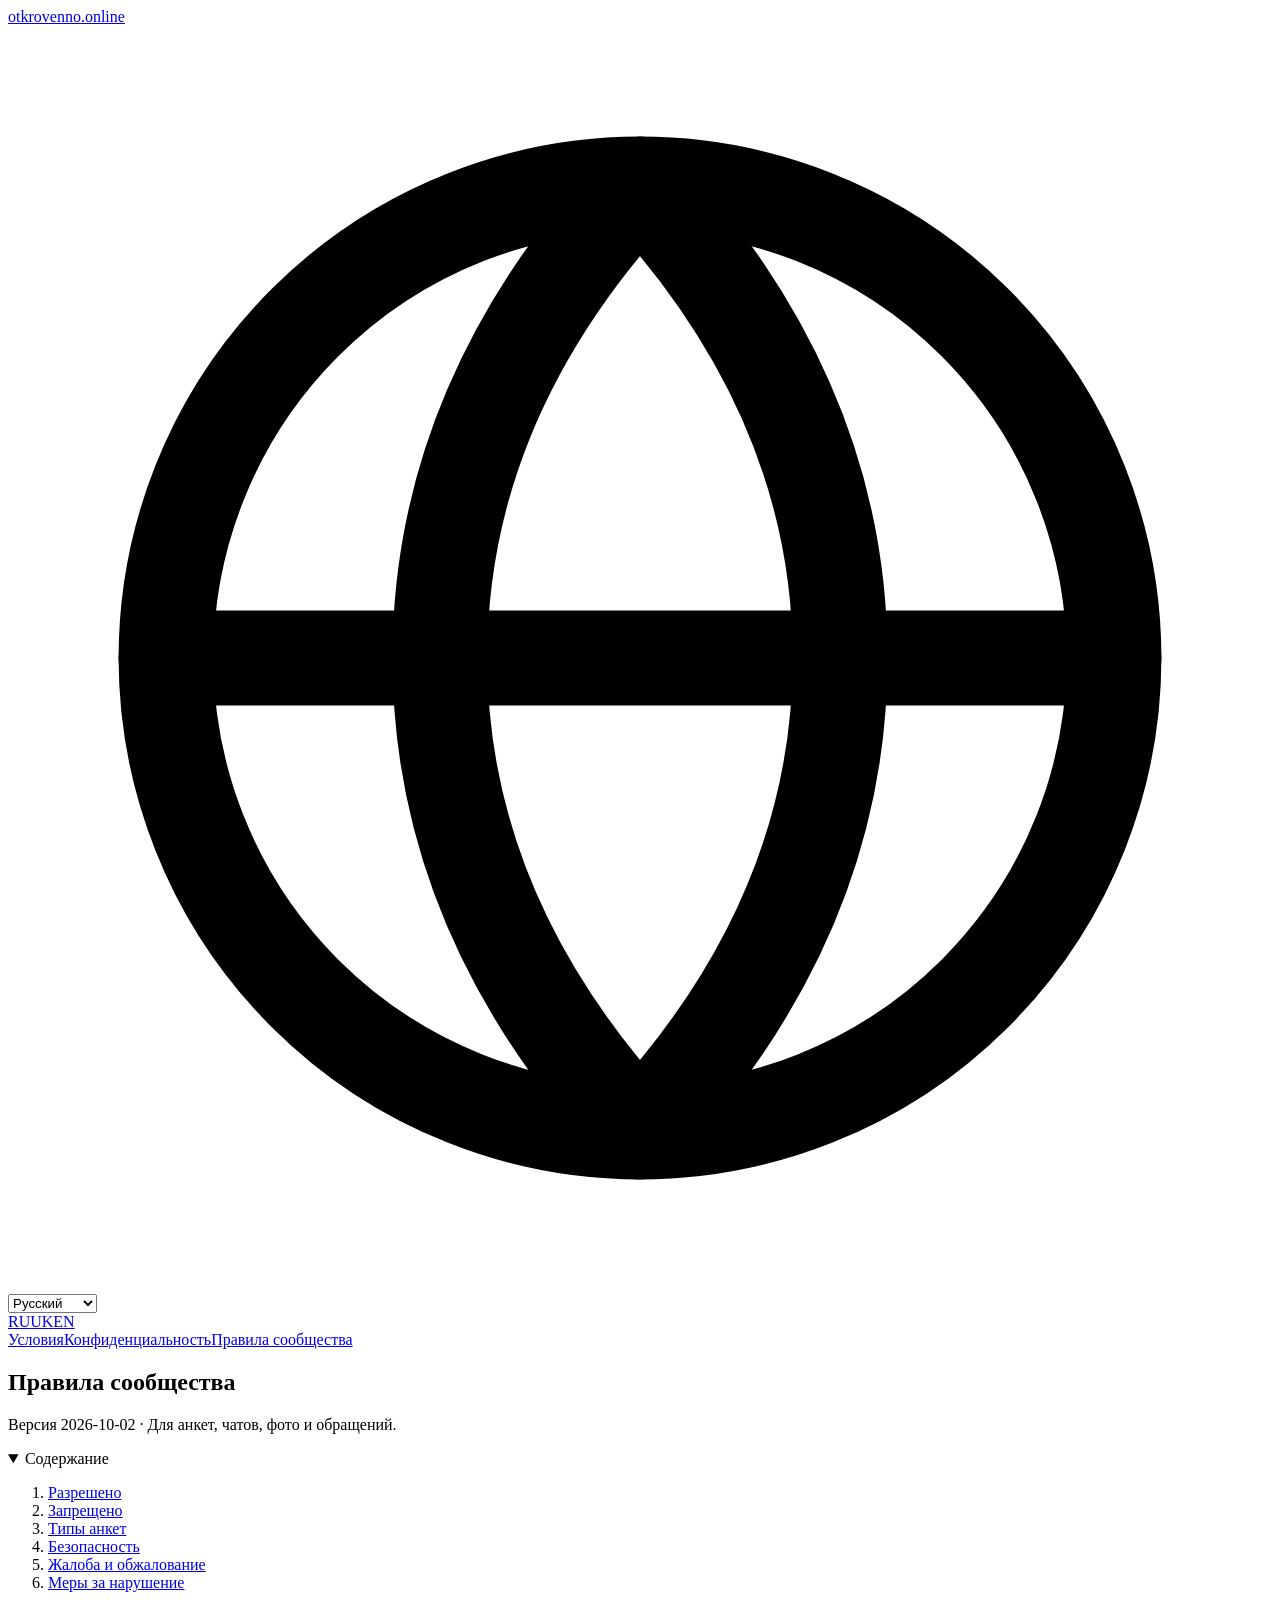
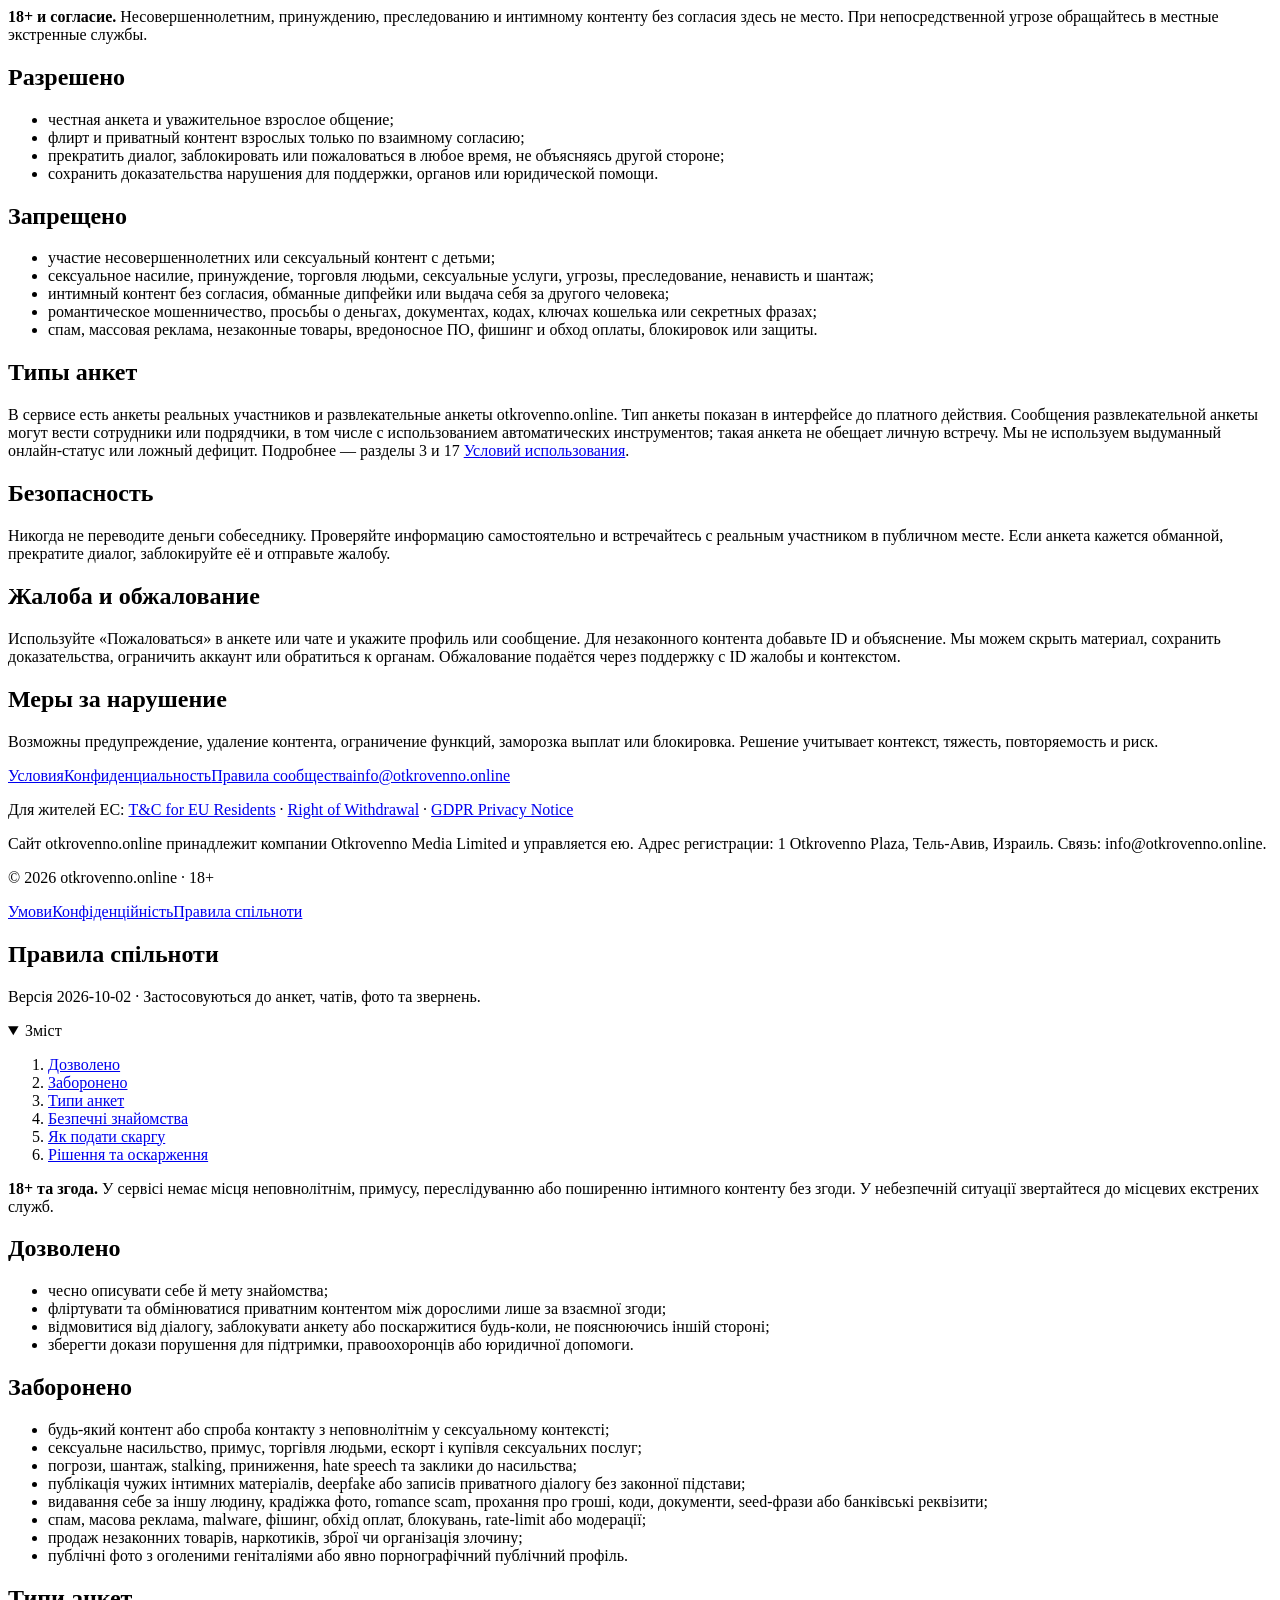
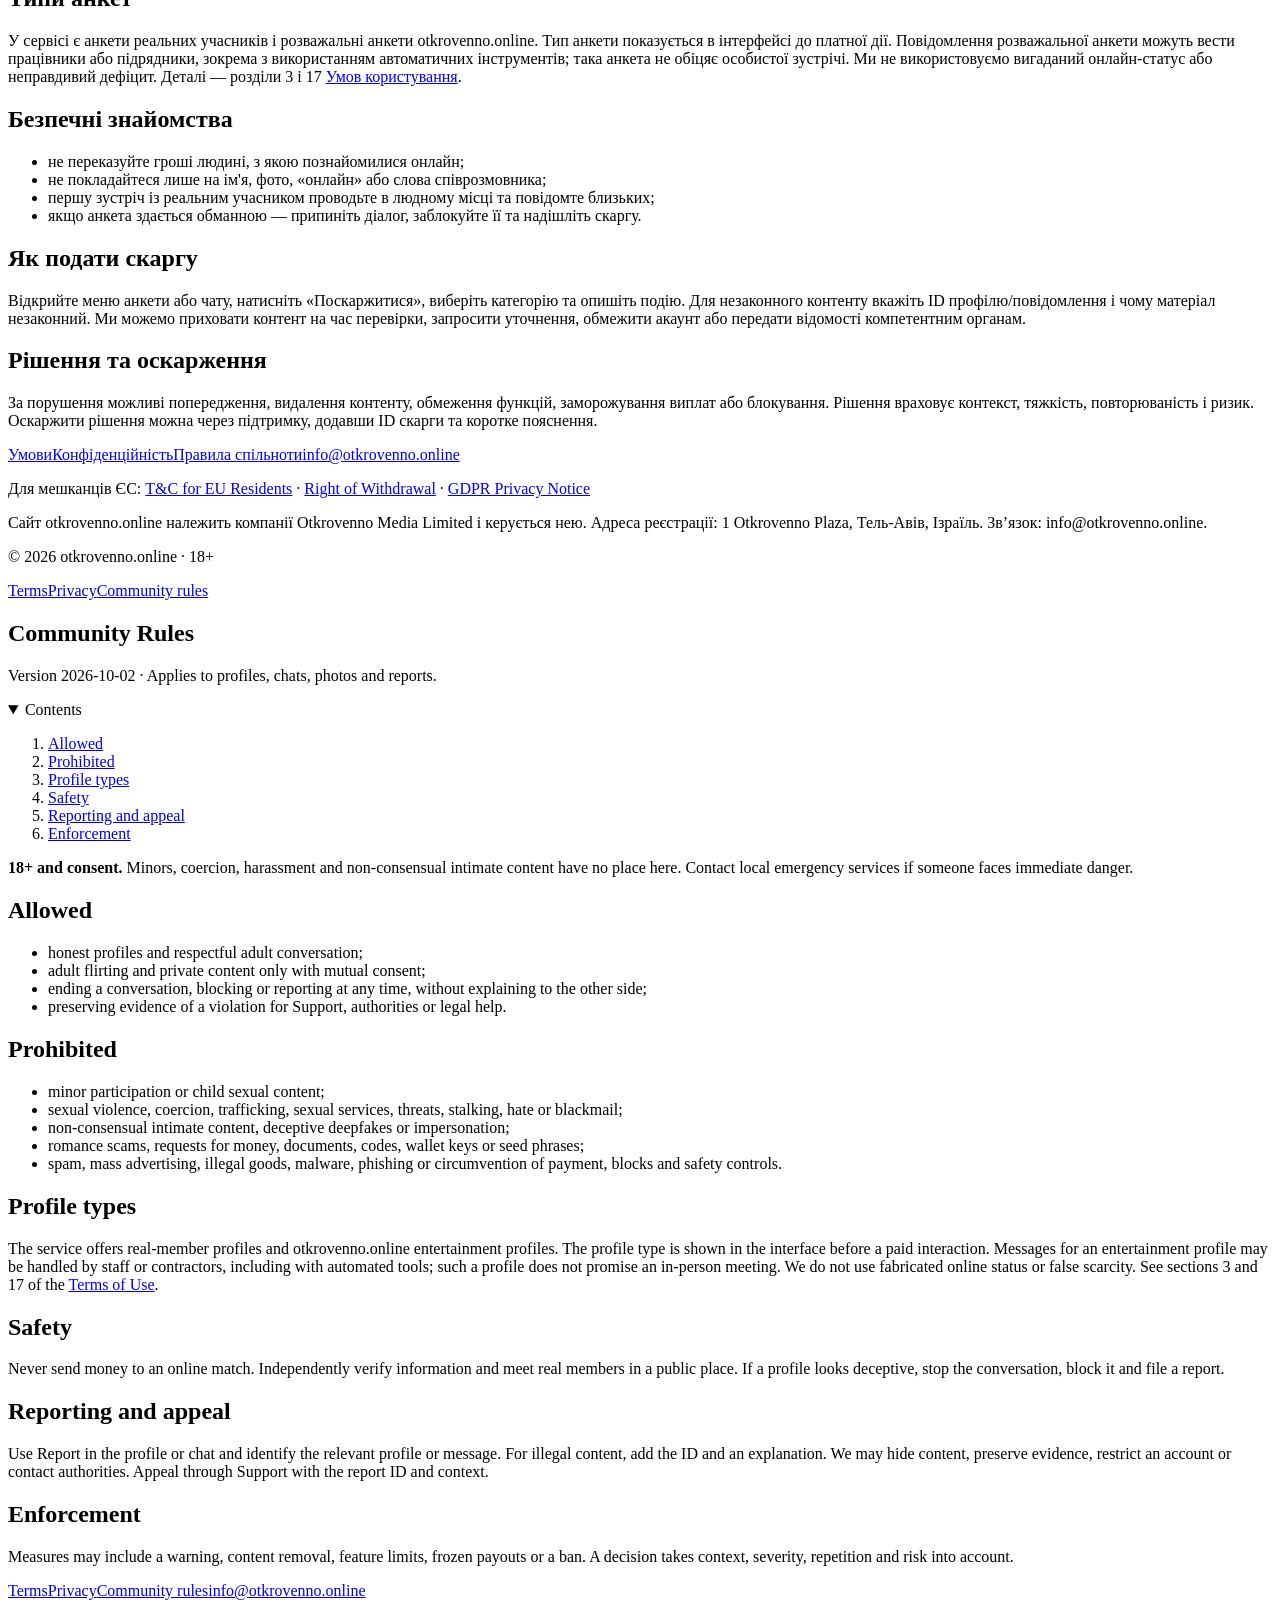
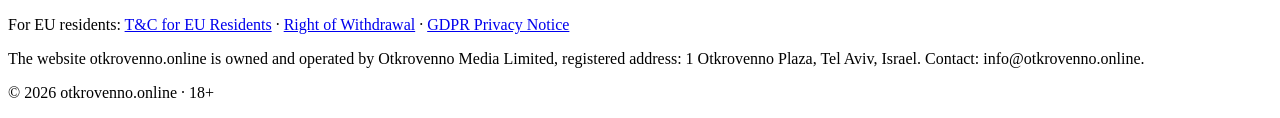
==== server/community-guidelines/index.html @ 5c1996be "chore: production baseline of the redesign assets and legal pages (2026-10-14) Co-authored-by: Jenni" ====
<!doctype html>
<html lang="ru" data-lang="ru">
<head>
<meta charset="utf-8">
<meta name="viewport" content="width=device-width,initial-scale=1,viewport-fit=cover">
<meta name="color-scheme" content="light dark">
<meta name="robots" content="index,follow">
<title>Правила сообщества — otkrovenno.online</title>
<meta name="description" content="Правила сообщества otkrovenno.online: что разрешено, что запрещено, безопасность и жалобы. Русский, українська, English.">
<link rel="canonical" href="https://otkrovenno.online/community-guidelines/">
<link rel="alternate" hreflang="ru" href="https://otkrovenno.online/community-guidelines/?lang=ru">
<link rel="alternate" hreflang="uk" href="https://otkrovenno.online/community-guidelines/?lang=uk">
<link rel="alternate" hreflang="en" href="https://otkrovenno.online/community-guidelines/?lang=en">
<link rel="alternate" hreflang="x-default" href="https://otkrovenno.online/community-guidelines/">
<link rel="icon" type="image/png" href="/app/icons/favicon-64.png">
<link rel="apple-touch-icon" href="/app/icons/apple-touch-icon.png">
<link rel="stylesheet" href="/legal/legal.css?v=066dd47662">
<script src="/legal/legal.js?v=405fcc1054"></script>
</head>
<body>
<header class="top"><div class="top-in">
<a class="brand" href="/">otkrovenno<span>.online</span></a>
<label class="lang" title="Язык · Мова · Language"><svg viewBox="0 0 24 24" fill="none" stroke="currentColor" stroke-width="1.8" stroke-linecap="round" stroke-linejoin="round" aria-hidden="true"><circle cx="12" cy="12" r="9"/><path d="M3 12h18M12 3c2.5 2.7 3.8 5.7 3.8 9s-1.3 6.3-3.8 9c-2.5-2.7-3.8-5.7-3.8-9S9.5 5.7 12 3z"/></svg><select id="legal-lang" aria-label="Язык документа · Мова документа · Document language"><option value="ru" lang="ru">Русский</option><option value="uk" lang="uk">Українська</option><option value="en" lang="en">English</option></select></label>
<nav class="lang-links" aria-label="Язык · Мова · Language"><a href="#doc-ru" hreflang="ru">RU</a><a href="#doc-uk" hreflang="uk">UK</a><a href="#doc-en" hreflang="en">EN</a></nav>
</div></header>
<main class="wrap">
<article class="legal-doc" id="doc-ru" lang="ru" data-title="Правила сообщества — otkrovenno.online">
<header class="hero">
<nav class="tabs" aria-label="Документы"><a href="/terms/?lang=ru">Условия</a><a href="/privacy/?lang=ru">Конфиденциальность</a><a href="/community-guidelines/?lang=ru" aria-current="page">Правила сообщества</a></nav>
<h1>Правила сообщества</h1>

<p class="meta">Версия 2026-10-02 · Для анкет, чатов, фото и обращений.</p>
</header>
<div class="layout">
<details class="toc" open><summary>Содержание</summary><ol><li><a href="#ru-s1">Разрешено</a></li><li><a href="#ru-s2">Запрещено</a></li><li><a href="#ru-s3">Типы анкет</a></li><li><a href="#ru-s4">Безопасность</a></li><li><a href="#ru-s5">Жалоба и обжалование</a></li><li><a href="#ru-s6">Меры за нарушение</a></li></ol></details>
<div class="card doc-body">
<div class="note"><strong>18+ и согласие.</strong> Несовершеннолетним, принуждению, преследованию и интимному контенту без согласия здесь не место. При непосредственной угрозе обращайтесь в местные экстренные службы.</div><h2 id="ru-s1" data-key="s1">Разрешено</h2><ul><li>честная анкета и уважительное взрослое общение;</li><li>флирт и приватный контент взрослых только по взаимному согласию;</li><li>прекратить диалог, заблокировать или пожаловаться в любое время, не объясняясь другой стороне;</li><li>сохранить доказательства нарушения для поддержки, органов или юридической помощи.</li></ul><h2 id="ru-s2" data-key="s2">Запрещено</h2><ul><li>участие несовершеннолетних или сексуальный контент с детьми;</li><li>сексуальное насилие, принуждение, торговля людьми, сексуальные услуги, угрозы, преследование, ненависть и шантаж;</li><li>интимный контент без согласия, обманные дипфейки или выдача себя за другого человека;</li><li>романтическое мошенничество, просьбы о деньгах, документах, кодах, ключах кошелька или секретных фразах;</li><li>спам, массовая реклама, незаконные товары, вредоносное ПО, фишинг и обход оплаты, блокировок или защиты.</li></ul><h2 id="ru-s3" data-key="s3">Типы анкет</h2><p>В сервисе есть анкеты реальных участников и развлекательные анкеты otkrovenno.online. Тип анкеты показан в интерфейсе до платного действия. Сообщения развлекательной анкеты могут вести сотрудники или подрядчики, в том числе с использованием автоматических инструментов; такая анкета не обещает личную встречу. Мы не используем выдуманный онлайн-статус или ложный дефицит. Подробнее — разделы 3 и 17 <a href="/terms/?lang=ru">Условий использования</a>.</p><h2 id="ru-s4" data-key="s4">Безопасность</h2><p>Никогда не переводите деньги собеседнику. Проверяйте информацию самостоятельно и встречайтесь с реальным участником в публичном месте. Если анкета кажется обманной, прекратите диалог, заблокируйте её и отправьте жалобу.</p><h2 id="ru-s5" data-key="s5">Жалоба и обжалование</h2><p>Используйте «Пожаловаться» в анкете или чате и укажите профиль или сообщение. Для незаконного контента добавьте ID и объяснение. Мы можем скрыть материал, сохранить доказательства, ограничить аккаунт или обратиться к органам. Обжалование подаётся через поддержку с ID жалобы и контекстом.</p><h2 id="ru-s6" data-key="s6">Меры за нарушение</h2><p>Возможны предупреждение, удаление контента, ограничение функций, заморозка выплат или блокировка. Решение учитывает контекст, тяжесть, повторяемость и риск.</p>
</div>
</div>
<footer class="foot">
<nav aria-label="Документы"><a href="/terms/?lang=ru">Условия</a><a href="/privacy/?lang=ru">Конфиденциальность</a><a href="/community-guidelines/?lang=ru">Правила сообщества</a><a href="mailto:info@otkrovenno.online">info@otkrovenno.online</a></nav>
<p>Для жителей ЕС: <a href="/terms-for-eu-residents/">T&amp;C for EU Residents</a> · <a href="/right-of-withdrawal-for-eu-residents/">Right of Withdrawal</a> · <a href="/privacy-gdpr/">GDPR Privacy Notice</a></p>
<p class="op">Сайт otkrovenno.online принадлежит компании Otkrovenno Media Limited и управляется ею. Адрес регистрации: 1 Otkrovenno Plaza, Тель-Авив, Израиль. Связь: info@otkrovenno.online.</p>
<p>© 2026 otkrovenno.online · 18+</p>
</footer>
</article>
<article class="legal-doc" id="doc-uk" lang="uk" data-title="Правила спільноти — otkrovenno.online">
<header class="hero">
<nav class="tabs" aria-label="Документи"><a href="/terms/?lang=uk">Умови</a><a href="/privacy/?lang=uk">Конфіденційність</a><a href="/community-guidelines/?lang=uk" aria-current="page">Правила спільноти</a></nav>
<h1>Правила спільноти</h1>

<p class="meta">Версія 2026-10-02 · Застосовуються до анкет, чатів, фото та звернень.</p>
</header>
<div class="layout">
<details class="toc" open><summary>Зміст</summary><ol><li><a href="#uk-s1">Дозволено</a></li><li><a href="#uk-s2">Заборонено</a></li><li><a href="#uk-s3">Типи анкет</a></li><li><a href="#uk-s4">Безпечні знайомства</a></li><li><a href="#uk-s5">Як подати скаргу</a></li><li><a href="#uk-s6">Рішення та оскарження</a></li></ol></details>
<div class="card doc-body">
<div class="note"><strong>18+ та згода.</strong> У сервісі немає місця неповнолітнім, примусу, переслідуванню або поширенню інтимного контенту без згоди. У небезпечній ситуації звертайтеся до місцевих екстрених служб.</div>
<h2 id="uk-s1" data-key="s1">Дозволено</h2><ul><li>чесно описувати себе й мету знайомства;</li><li>фліртувати та обмінюватися приватним контентом між дорослими лише за взаємної згоди;</li><li>відмовитися від діалогу, заблокувати анкету або поскаржитися будь-коли, не пояснюючись іншій стороні;</li><li>зберегти докази порушення для підтримки, правоохоронців або юридичної допомоги.</li></ul>
<h2 id="uk-s2" data-key="s2">Заборонено</h2><ul><li>будь-який контент або спроба контакту з неповнолітнім у сексуальному контексті;</li><li>сексуальне насильство, примус, торгівля людьми, ескорт і купівля сексуальних послуг;</li><li>погрози, шантаж, stalking, приниження, hate speech та заклики до насильства;</li><li>публікація чужих інтимних матеріалів, deepfake або записів приватного діалогу без законної підстави;</li><li>видавання себе за іншу людину, крадіжка фото, romance scam, прохання про гроші, коди, документи, seed-фрази або банківські реквізити;</li><li>спам, масова реклама, malware, фішинг, обхід оплат, блокувань, rate-limit або модерації;</li><li>продаж незаконних товарів, наркотиків, зброї чи організація злочину;</li><li>публічні фото з оголеними геніталіями або явно порнографічний публічний профіль.</li></ul>
<h2 id="uk-s3" data-key="s3">Типи анкет</h2><p>У сервісі є анкети реальних учасників і розважальні анкети otkrovenno.online. Тип анкети показується в інтерфейсі до платної дії. Повідомлення розважальної анкети можуть вести працівники або підрядники, зокрема з використанням автоматичних інструментів; така анкета не обіцяє особистої зустрічі. Ми не використовуємо вигаданий онлайн-статус або неправдивий дефіцит. Деталі — розділи 3 і 17 <a href="/terms/?lang=uk">Умов користування</a>.</p>
<h2 id="uk-s4" data-key="s4">Безпечні знайомства</h2><ul><li>не переказуйте гроші людині, з якою познайомилися онлайн;</li><li>не покладайтеся лише на ім'я, фото, «онлайн» або слова співрозмовника;</li><li>першу зустріч із реальним учасником проводьте в людному місці та повідомте близьких;</li><li>якщо анкета здається обманною — припиніть діалог, заблокуйте її та надішліть скаргу.</li></ul>
<h2 id="uk-s5" data-key="s5">Як подати скаргу</h2><p>Відкрийте меню анкети або чату, натисніть «Поскаржитися», виберіть категорію та опишіть подію. Для незаконного контенту вкажіть ID профілю/повідомлення і чому матеріал незаконний. Ми можемо приховати контент на час перевірки, запросити уточнення, обмежити акаунт або передати відомості компетентним органам.</p>
<h2 id="uk-s6" data-key="s6">Рішення та оскарження</h2><p>За порушення можливі попередження, видалення контенту, обмеження функцій, заморожування виплат або блокування. Рішення враховує контекст, тяжкість, повторюваність і ризик. Оскаржити рішення можна через підтримку, додавши ID скарги та коротке пояснення.</p>

</div>
</div>
<footer class="foot">
<nav aria-label="Документи"><a href="/terms/?lang=uk">Умови</a><a href="/privacy/?lang=uk">Конфіденційність</a><a href="/community-guidelines/?lang=uk">Правила спільноти</a><a href="mailto:info@otkrovenno.online">info@otkrovenno.online</a></nav>
<p>Для мешканців ЄС: <a href="/terms-for-eu-residents/">T&amp;C for EU Residents</a> · <a href="/right-of-withdrawal-for-eu-residents/">Right of Withdrawal</a> · <a href="/privacy-gdpr/">GDPR Privacy Notice</a></p>
<p class="op">Сайт otkrovenno.online належить компанії Otkrovenno Media Limited і керується нею. Адреса реєстрації: 1 Otkrovenno Plaza, Тель-Авів, Ізраїль. Зв’язок: info@otkrovenno.online.</p>
<p>© 2026 otkrovenno.online · 18+</p>
</footer>
</article>
<article class="legal-doc" id="doc-en" lang="en" data-title="Community Rules — otkrovenno.online">
<header class="hero">
<nav class="tabs" aria-label="Documents"><a href="/terms/?lang=en">Terms</a><a href="/privacy/?lang=en">Privacy</a><a href="/community-guidelines/?lang=en" aria-current="page">Community rules</a></nav>
<h1>Community Rules</h1>

<p class="meta">Version 2026-10-02 · Applies to profiles, chats, photos and reports.</p>
</header>
<div class="layout">
<details class="toc" open><summary>Contents</summary><ol><li><a href="#en-s1">Allowed</a></li><li><a href="#en-s2">Prohibited</a></li><li><a href="#en-s3">Profile types</a></li><li><a href="#en-s4">Safety</a></li><li><a href="#en-s5">Reporting and appeal</a></li><li><a href="#en-s6">Enforcement</a></li></ol></details>
<div class="card doc-body">
<div class="note"><strong>18+ and consent.</strong> Minors, coercion, harassment and non-consensual intimate content have no place here. Contact local emergency services if someone faces immediate danger.</div><h2 id="en-s1" data-key="s1">Allowed</h2><ul><li>honest profiles and respectful adult conversation;</li><li>adult flirting and private content only with mutual consent;</li><li>ending a conversation, blocking or reporting at any time, without explaining to the other side;</li><li>preserving evidence of a violation for Support, authorities or legal help.</li></ul><h2 id="en-s2" data-key="s2">Prohibited</h2><ul><li>minor participation or child sexual content;</li><li>sexual violence, coercion, trafficking, sexual services, threats, stalking, hate or blackmail;</li><li>non-consensual intimate content, deceptive deepfakes or impersonation;</li><li>romance scams, requests for money, documents, codes, wallet keys or seed phrases;</li><li>spam, mass advertising, illegal goods, malware, phishing or circumvention of payment, blocks and safety controls.</li></ul><h2 id="en-s3" data-key="s3">Profile types</h2><p>The service offers real-member profiles and otkrovenno.online entertainment profiles. The profile type is shown in the interface before a paid interaction. Messages for an entertainment profile may be handled by staff or contractors, including with automated tools; such a profile does not promise an in-person meeting. We do not use fabricated online status or false scarcity. See sections 3 and 17 of the <a href="/terms/?lang=en">Terms of Use</a>.</p><h2 id="en-s4" data-key="s4">Safety</h2><p>Never send money to an online match. Independently verify information and meet real members in a public place. If a profile looks deceptive, stop the conversation, block it and file a report.</p><h2 id="en-s5" data-key="s5">Reporting and appeal</h2><p>Use Report in the profile or chat and identify the relevant profile or message. For illegal content, add the ID and an explanation. We may hide content, preserve evidence, restrict an account or contact authorities. Appeal through Support with the report ID and context.</p><h2 id="en-s6" data-key="s6">Enforcement</h2><p>Measures may include a warning, content removal, feature limits, frozen payouts or a ban. A decision takes context, severity, repetition and risk into account.</p>
</div>
</div>
<footer class="foot">
<nav aria-label="Documents"><a href="/terms/?lang=en">Terms</a><a href="/privacy/?lang=en">Privacy</a><a href="/community-guidelines/?lang=en">Community rules</a><a href="mailto:info@otkrovenno.online">info@otkrovenno.online</a></nav>
<p>For EU residents: <a href="/terms-for-eu-residents/">T&amp;C for EU Residents</a> · <a href="/right-of-withdrawal-for-eu-residents/">Right of Withdrawal</a> · <a href="/privacy-gdpr/">GDPR Privacy Notice</a></p>
<p class="op">The website otkrovenno.online is owned and operated by Otkrovenno Media Limited, registered address: 1 Otkrovenno Plaza, Tel Aviv, Israel. Contact: info@otkrovenno.online.</p>
<p>© 2026 otkrovenno.online · 18+</p>
</footer>
</article>
</main>
</body>
</html>
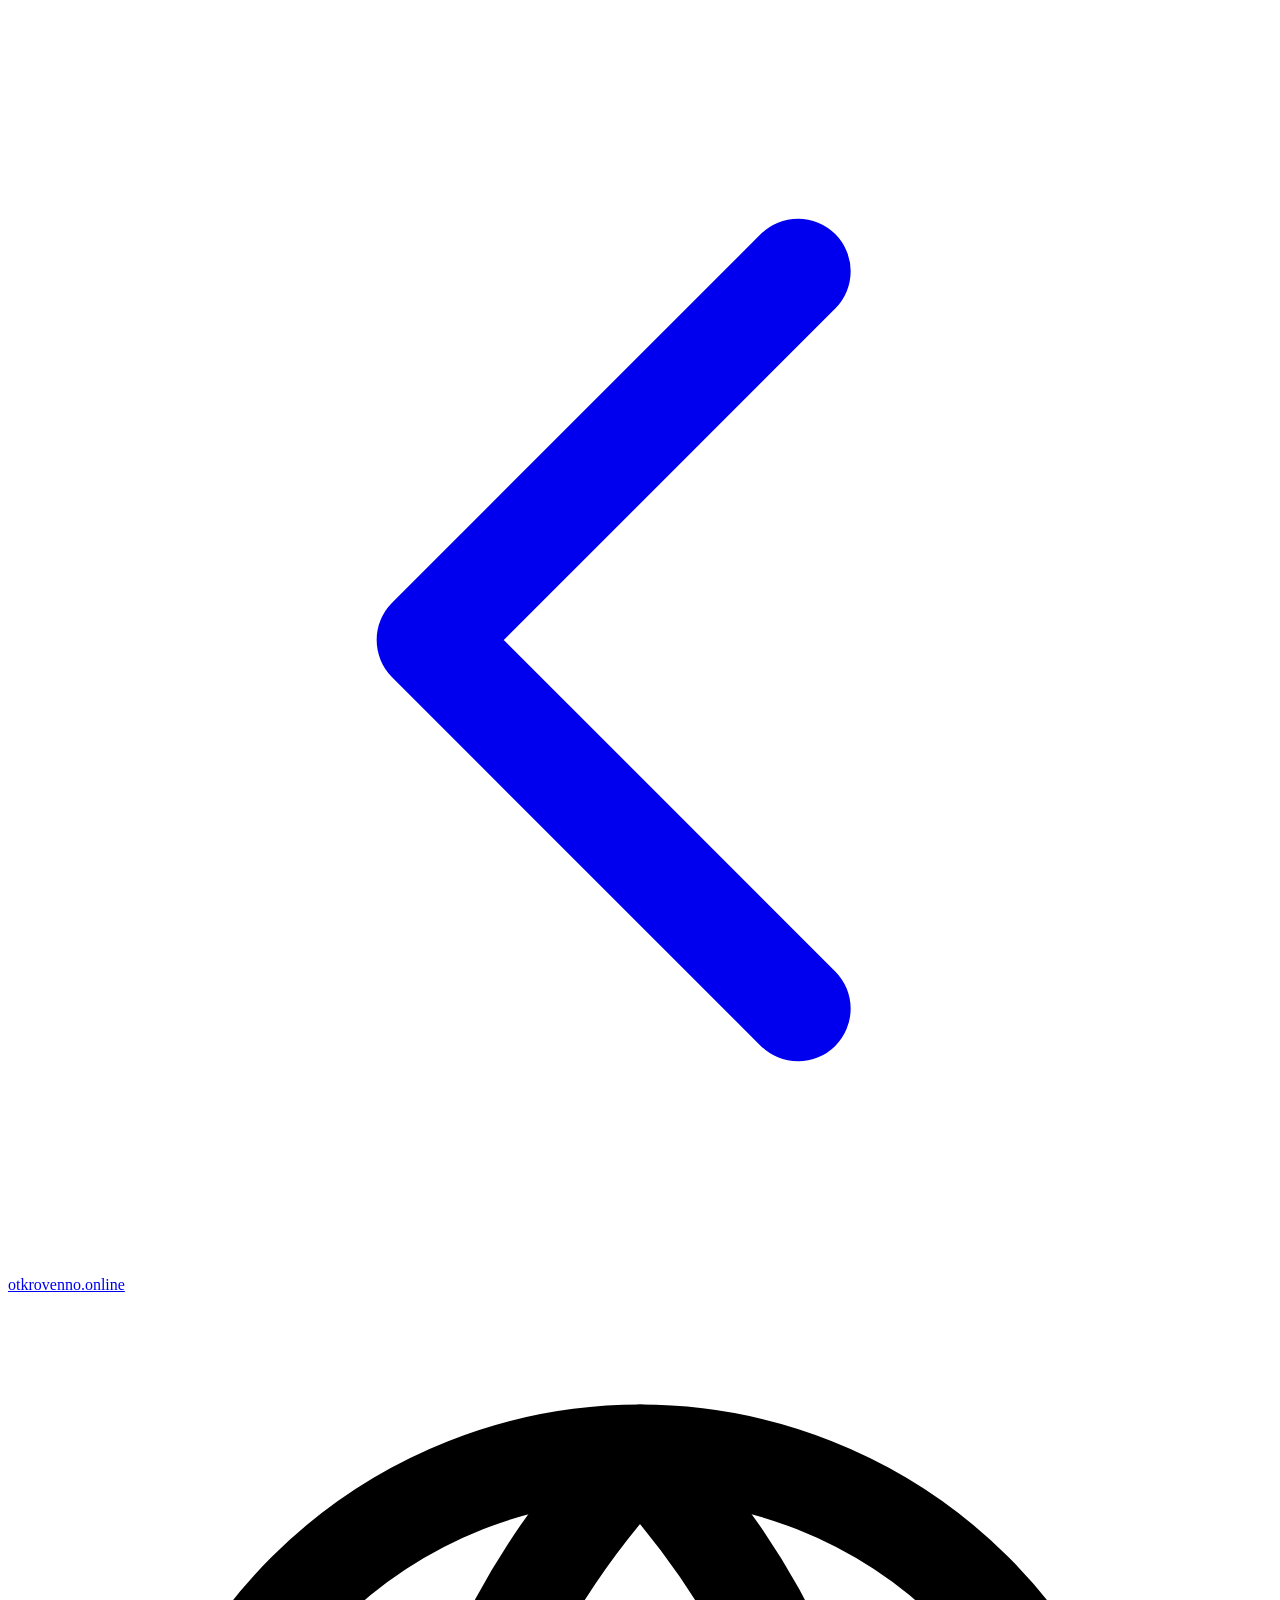
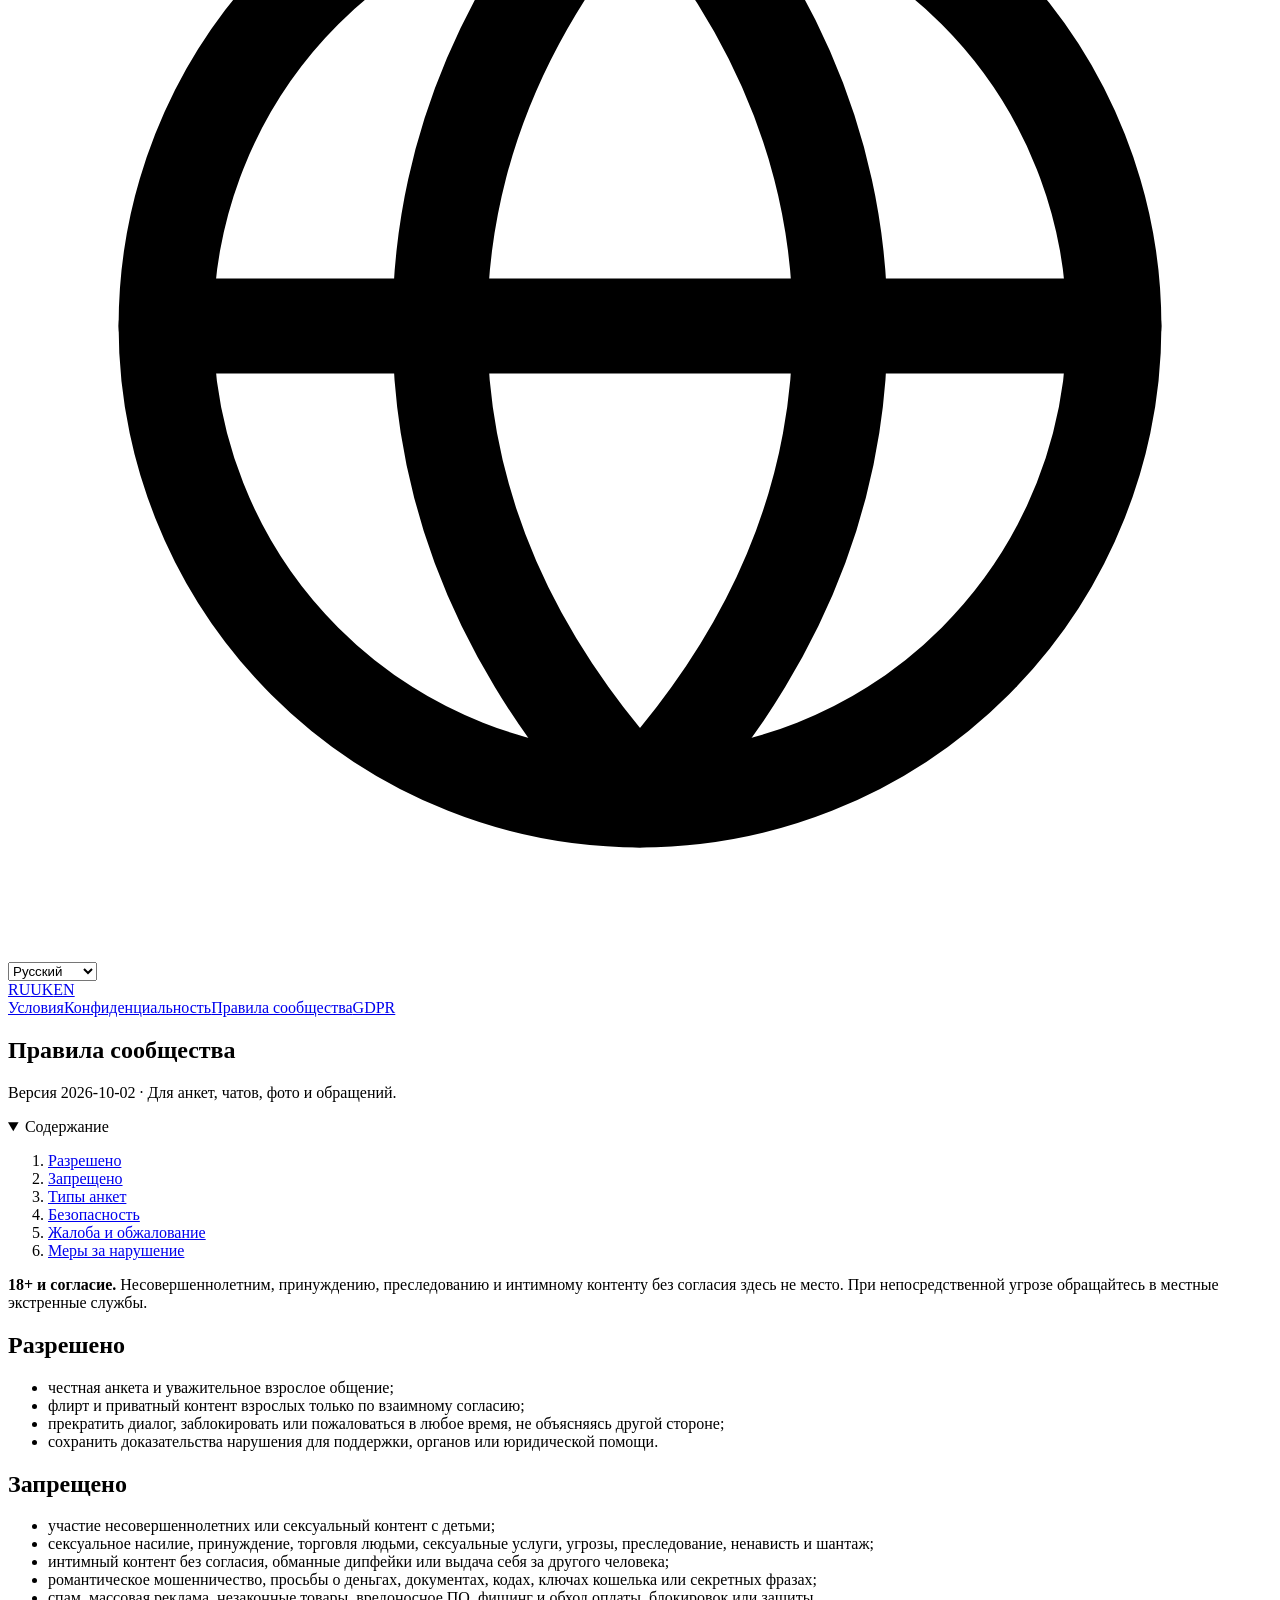
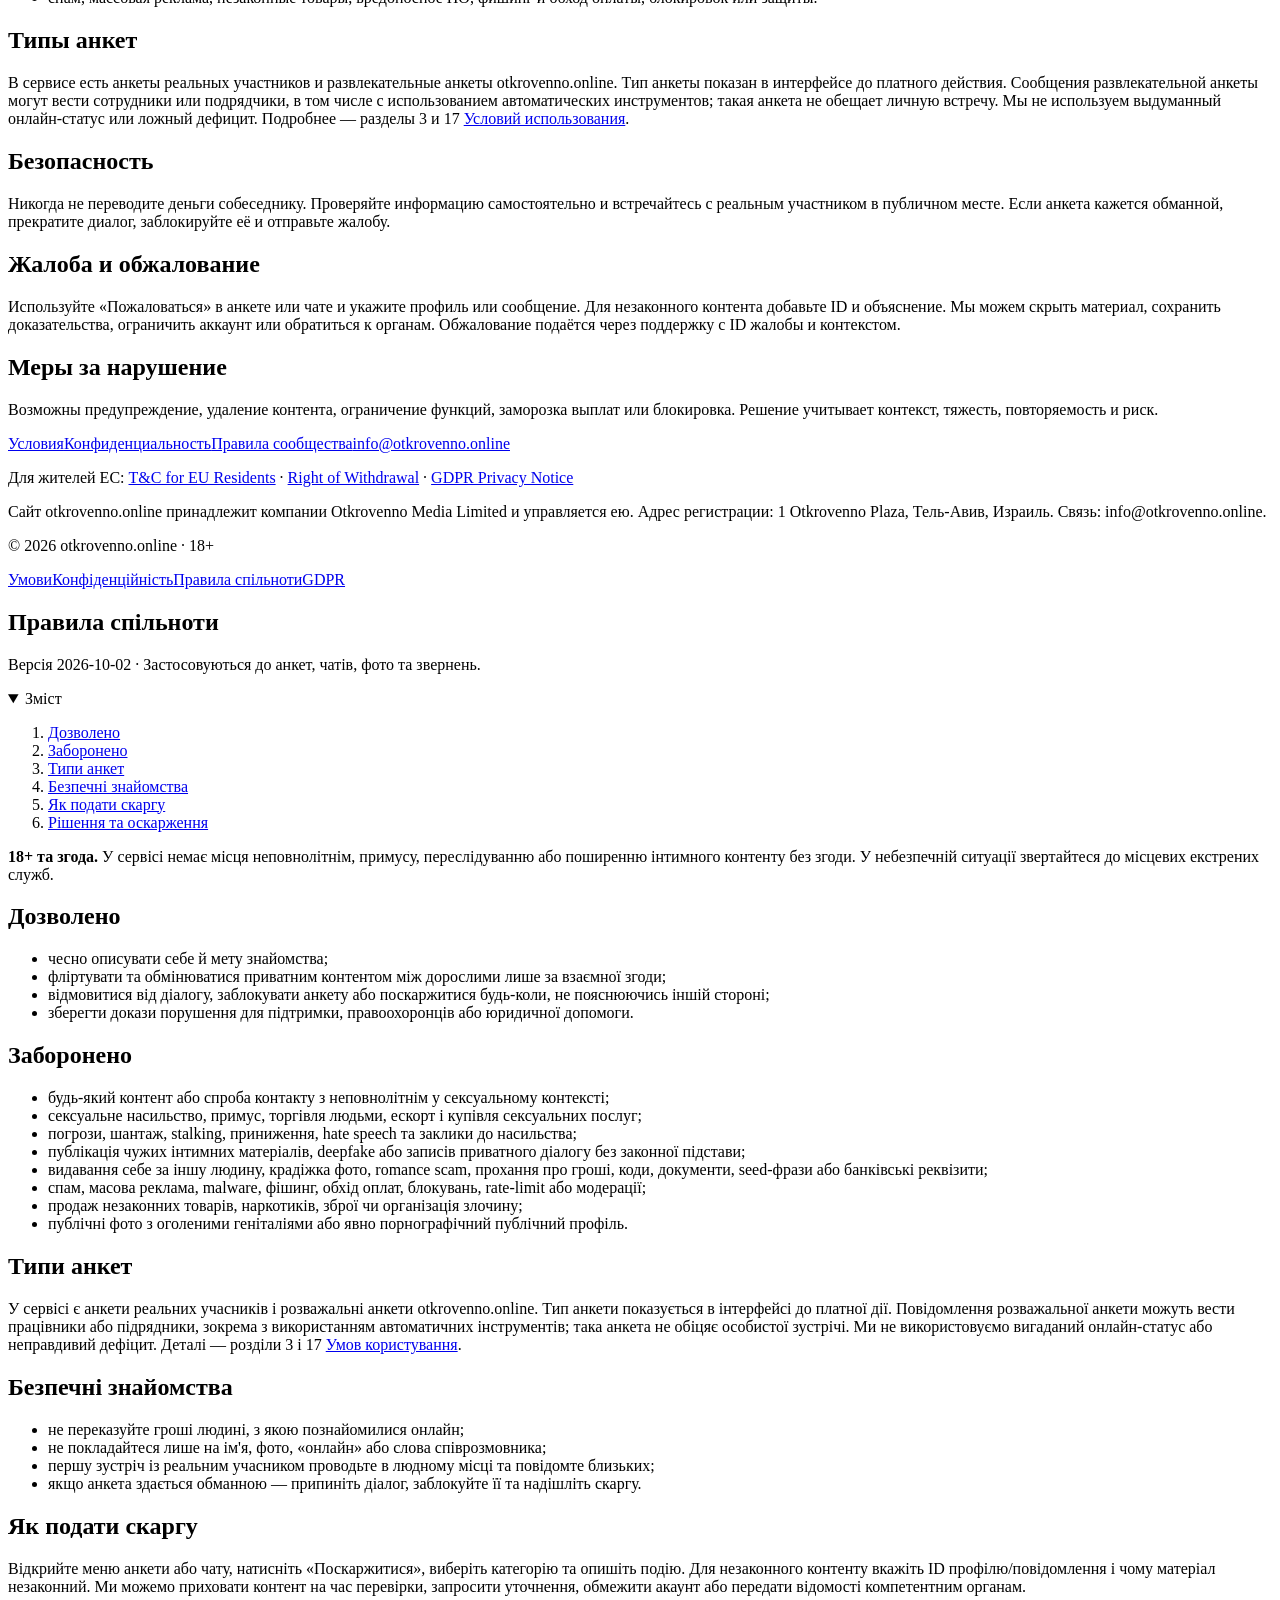
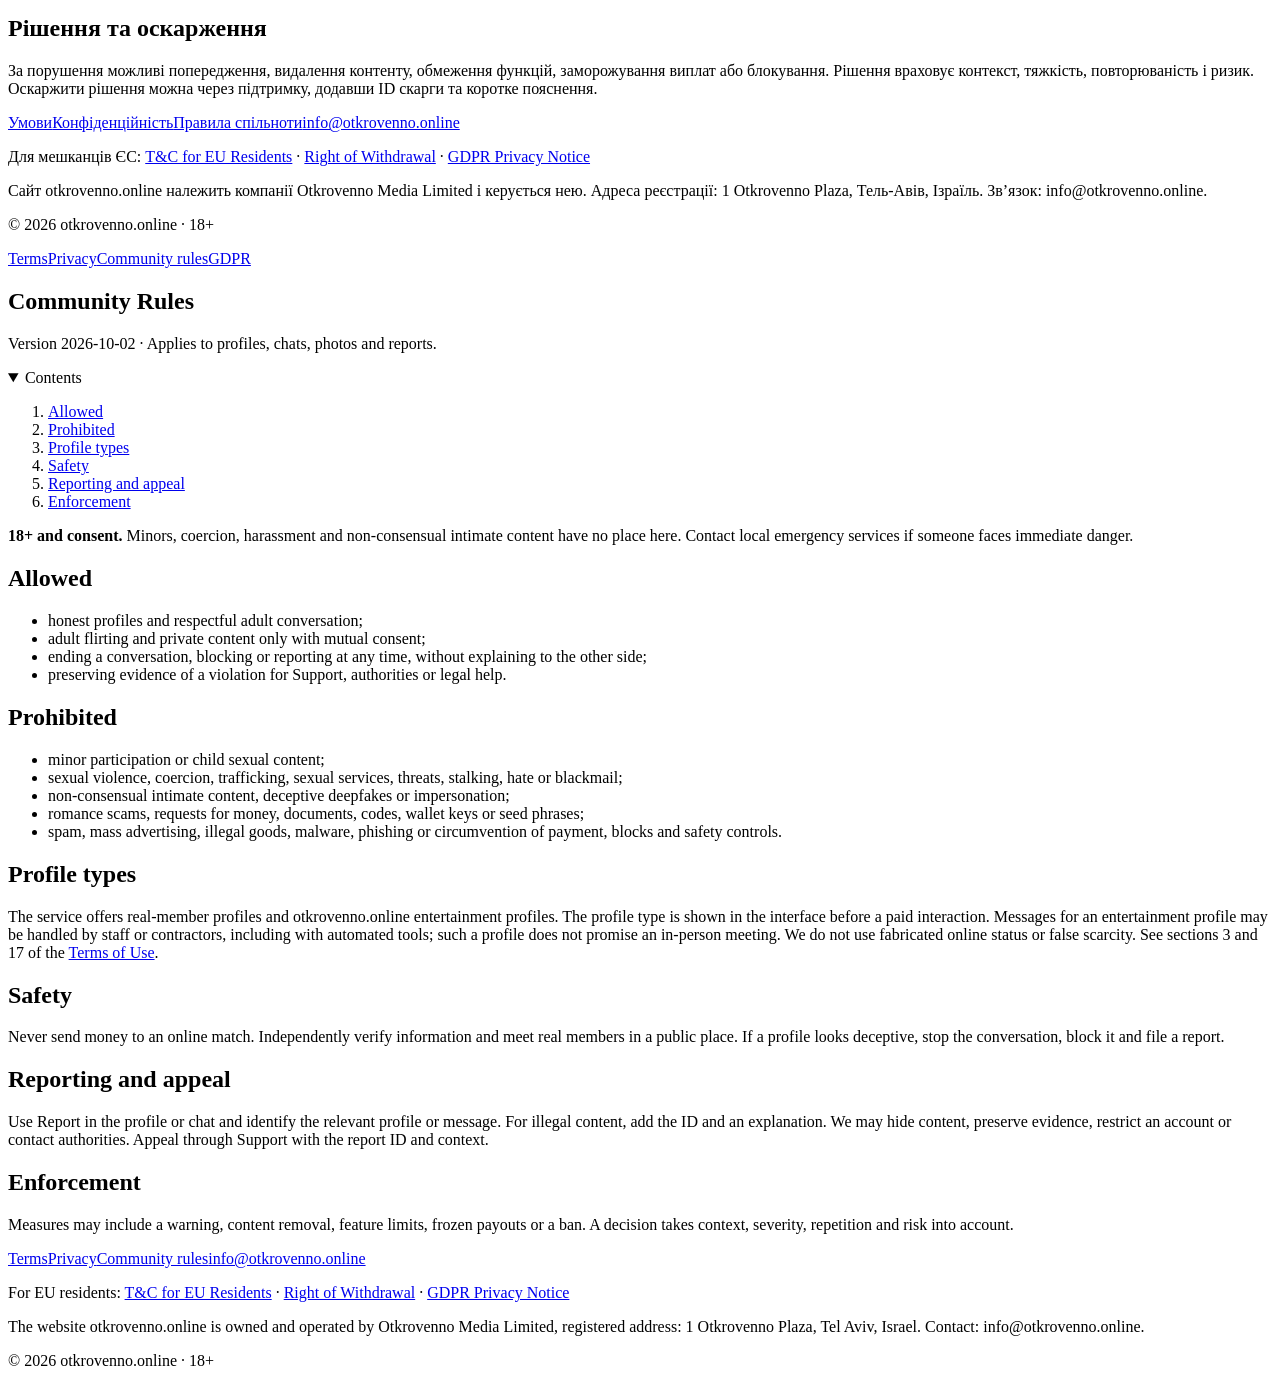
==== commit 33cfd481: "feat(legal): legal pages on the «Свайп» design system — Onest, coral/navy tokens, pill tabs with GDP" ====
--- a/server/community-guidelines/index.html
+++ b/server/community-guidelines/index.html
@@ -4,6 +4,7 @@
 <meta charset="utf-8">
 <meta name="viewport" content="width=device-width,initial-scale=1,viewport-fit=cover">
 <meta name="color-scheme" content="light dark">
+<meta name="theme-color" content="#F3F3F6">
 <meta name="robots" content="index,follow">
 <title>Правила сообщества — otkrovenno.online</title>
 <meta name="description" content="Правила сообщества otkrovenno.online: что разрешено, что запрещено, безопасность и жалобы. Русский, українська, English.">
@@ -14,11 +15,14 @@
 <link rel="alternate" hreflang="x-default" href="https://otkrovenno.online/community-guidelines/">
 <link rel="icon" type="image/png" href="/app/icons/favicon-64.png">
 <link rel="apple-touch-icon" href="/app/icons/apple-touch-icon.png">
-<link rel="stylesheet" href="/legal/legal.css?v=066dd47662">
-<script src="/legal/legal.js?v=405fcc1054"></script>
+<link rel="preload" href="/app/assets/fonts/onest-cyrillic.woff2" as="font" type="font/woff2" crossorigin>
+<link rel="preload" href="/app/assets/fonts/onest-latin.woff2" as="font" type="font/woff2" crossorigin>
+<link rel="stylesheet" href="/legal/legal.css?v=dabf774925">
+<script src="/legal/legal.js?v=66772a51d4"></script>
 </head>
 <body>
 <header class="top"><div class="top-in">
+<a class="back" href="/" title="На сайт · На сайт · Back to the site" aria-label="На сайт · На сайт · Back to the site"><svg viewBox="0 0 24 24" fill="none" stroke="currentColor" stroke-width="2" stroke-linecap="round" stroke-linejoin="round" aria-hidden="true"><path d="m15 5-7 7 7 7"/></svg></a>
 <a class="brand" href="/">otkrovenno<span>.online</span></a>
 <label class="lang" title="Язык · Мова · Language"><svg viewBox="0 0 24 24" fill="none" stroke="currentColor" stroke-width="1.8" stroke-linecap="round" stroke-linejoin="round" aria-hidden="true"><circle cx="12" cy="12" r="9"/><path d="M3 12h18M12 3c2.5 2.7 3.8 5.7 3.8 9s-1.3 6.3-3.8 9c-2.5-2.7-3.8-5.7-3.8-9S9.5 5.7 12 3z"/></svg><select id="legal-lang" aria-label="Язык документа · Мова документа · Document language"><option value="ru" lang="ru">Русский</option><option value="uk" lang="uk">Українська</option><option value="en" lang="en">English</option></select></label>
 <nav class="lang-links" aria-label="Язык · Мова · Language"><a href="#doc-ru" hreflang="ru">RU</a><a href="#doc-uk" hreflang="uk">UK</a><a href="#doc-en" hreflang="en">EN</a></nav>
@@ -26,7 +30,7 @@
 <main class="wrap">
 <article class="legal-doc" id="doc-ru" lang="ru" data-title="Правила сообщества — otkrovenno.online">
 <header class="hero">
-<nav class="tabs" aria-label="Документы"><a href="/terms/?lang=ru">Условия</a><a href="/privacy/?lang=ru">Конфиденциальность</a><a href="/community-guidelines/?lang=ru" aria-current="page">Правила сообщества</a></nav>
+<nav class="tabs" aria-label="Документы"><a href="/terms/?lang=ru">Условия</a><a href="/privacy/?lang=ru">Конфиденциальность</a><a href="/community-guidelines/?lang=ru" aria-current="page">Правила сообщества</a><a href="/privacy-gdpr/">GDPR</a></nav>
 <h1>Правила сообщества</h1>
 
 <p class="meta">Версия 2026-10-02 · Для анкет, чатов, фото и обращений.</p>
@@ -46,7 +50,7 @@
 </article>
 <article class="legal-doc" id="doc-uk" lang="uk" data-title="Правила спільноти — otkrovenno.online">
 <header class="hero">
-<nav class="tabs" aria-label="Документи"><a href="/terms/?lang=uk">Умови</a><a href="/privacy/?lang=uk">Конфіденційність</a><a href="/community-guidelines/?lang=uk" aria-current="page">Правила спільноти</a></nav>
+<nav class="tabs" aria-label="Документи"><a href="/terms/?lang=uk">Умови</a><a href="/privacy/?lang=uk">Конфіденційність</a><a href="/community-guidelines/?lang=uk" aria-current="page">Правила спільноти</a><a href="/privacy-gdpr/">GDPR</a></nav>
 <h1>Правила спільноти</h1>
 
 <p class="meta">Версія 2026-10-02 · Застосовуються до анкет, чатів, фото та звернень.</p>
@@ -73,7 +77,7 @@
 </article>
 <article class="legal-doc" id="doc-en" lang="en" data-title="Community Rules — otkrovenno.online">
 <header class="hero">
-<nav class="tabs" aria-label="Documents"><a href="/terms/?lang=en">Terms</a><a href="/privacy/?lang=en">Privacy</a><a href="/community-guidelines/?lang=en" aria-current="page">Community rules</a></nav>
+<nav class="tabs" aria-label="Documents"><a href="/terms/?lang=en">Terms</a><a href="/privacy/?lang=en">Privacy</a><a href="/community-guidelines/?lang=en" aria-current="page">Community rules</a><a href="/privacy-gdpr/">GDPR</a></nav>
 <h1>Community Rules</h1>
 
 <p class="meta">Version 2026-10-02 · Applies to profiles, chats, photos and reports.</p>
